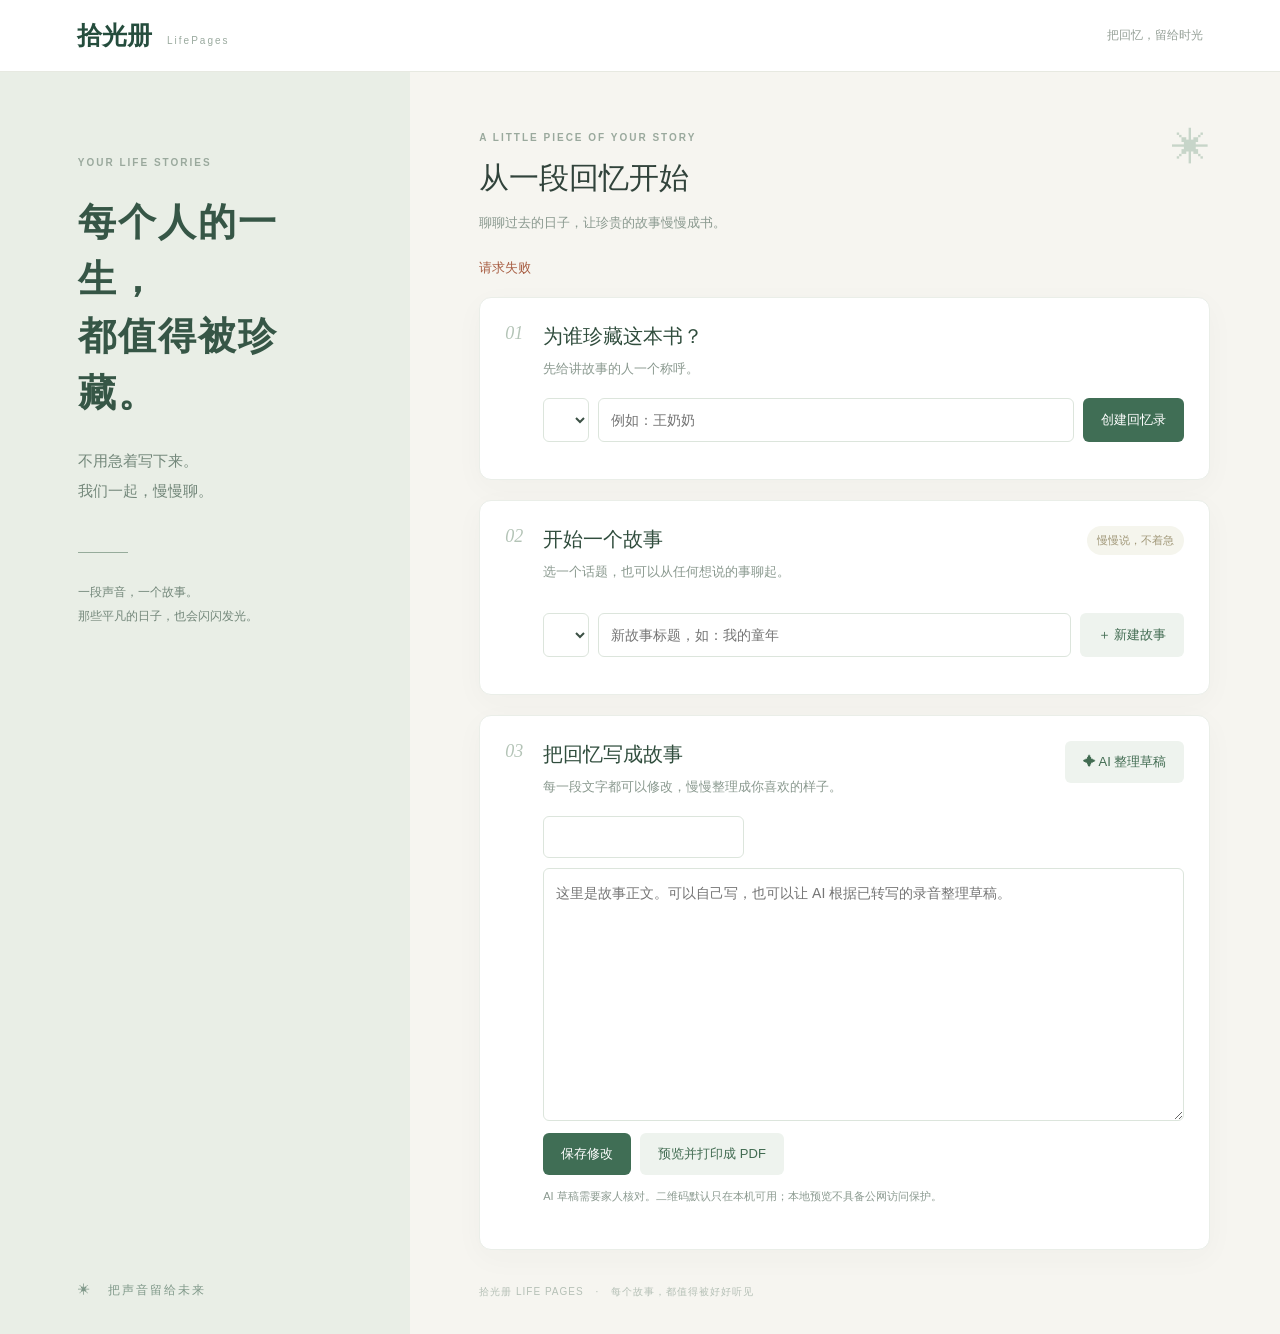
==== static/index.html @ 7411ca6d "Build local memoir MVP" ====
﻿<!doctype html><html lang="zh-CN"><head><meta charset="utf-8"><meta name="viewport" content="width=device-width,initial-scale=1"><title>拾光册 · 留住每一个故事</title><link rel="stylesheet" href="/static/style.css"></head><body>
<header><a class="brand" href="/">拾光册 <span>LifePages</span></a><span class="header-note">把回忆，留给时光</span></header>
<main><aside><div class="side-top"><span class="eyebrow">YOUR LIFE STORIES</span><h1>每个人的一生，<br>都值得被珍藏。</h1><p>不用急着写下来。<br>我们一起，慢慢聊。</p><div class="line"></div><p class="small">一段声音，一个故事。<br>那些平凡的日子，也会闪闪发光。</p></div><div class="side-bottom">✳ &nbsp; 把声音留给未来</div></aside>
<section class="workspace"><div class="topline"><div><span class="eyebrow">A LITTLE PIECE OF YOUR STORY</span><h2>从一段回忆开始</h2><p>聊聊过去的日子，让珍贵的故事慢慢成书。</p></div><span class="top-icon">✳</span></div><div class="notice" id="notice"></div>
<div class="card setup"><div class="number">01</div><div class="card-body"><h3>为谁珍藏这本书？</h3><p>先给讲故事的人一个称呼。</p><div class="row"><select id="projects" aria-label="选择回忆录"></select><input id="name" placeholder="例如：王奶奶" aria-label="老人称呼"><button id="createProject">创建回忆录</button></div></div></div>
<div class="card"><div class="number">02</div><div class="card-body"><div class="split"><div><h3>开始一个故事</h3><p>选一个话题，也可以从任何想说的事聊起。</p></div><span class="tag">慢慢说，不着急</span></div><div class="row"><select id="stories" aria-label="选择故事"></select><input id="storyTitle" placeholder="新故事标题，如：我的童年"><button class="secondary" id="createStory">＋ 新建故事</button></div><div id="interview" hidden><div class="question-box"><span class="eyebrow">A QUESTION FOR YOU</span><label for="question">今天想聊聊</label><textarea id="question" rows="2">您小时候住在哪里？那里是什么样子？</textarea><div class="question-actions"><button class="text-button" id="speak">▶ 朗读问题</button><button class="text-button" id="next">换一个问题 →</button></div></div><div class="record-area"><button class="record" id="record">● <span>开始录音</span></button><div><strong id="recordStatus">准备好了，就说给我听</strong><p>录音前请确认讲述者同意保存录音及使用 AI 处理。</p></div></div><audio id="preview" controls hidden></audio><div class="row"><button id="submitAudio" hidden>保存这段录音</button><button id="followup" class="secondary">✦ AI 生成追问</button></div><div id="recordings"></div></div></div></div>
<div class="card" id="writing" hidden><div class="number">03</div><div class="card-body"><div class="split"><div><h3>把回忆写成故事</h3><p>每一段文字都可以修改，慢慢整理成你喜欢的样子。</p></div><button class="secondary" id="draft">✦ AI 整理草稿</button></div><input id="editTitle" aria-label="章节标题"><textarea id="content" rows="9" placeholder="这里是故事正文。可以自己写，也可以让 AI 根据已转写的录音整理草稿。"></textarea><div class="row"><button id="saveStory">保存修改</button><button class="secondary" id="print">预览并打印成 PDF</button></div><p class="hint">AI 草稿需要家人核对。二维码默认只在本机可用；本地预览不具备公网访问保护。</p></div></div><footer>拾光册 LIFE PAGES <span>·</span> 每个故事，都值得被好好听见</footer></section></main><div id="printArea"></div><script src="/static/app.js"></script></body></html>
---- static/style.css ----
﻿:root{color:#31433b;background:#f6f5f0;font-family:"Microsoft YaHei",sans-serif}*{box-sizing:border-box}body{margin:0}header{height:72px;background:#fff;display:flex;align-items:center;justify-content:space-between;padding:0 6%;border-bottom:1px solid #e7e9e1}.brand{font-family:serif;font-size:25px;font-weight:bold;color:#254d3d;text-decoration:none}.brand span{font:10px sans-serif;letter-spacing:2px;margin-left:9px;color:#9aaa9f}.header-note{font-size:12px;color:#96a198}main{display:grid;grid-template-columns:32% 68%;min-height:calc(100vh - 72px)}aside{background:#e9eee6;padding:80px 13% 35px 19%;display:flex;flex-direction:column;justify-content:space-between;color:#365646}h1{font-family:serif;font-size:38px;line-height:1.5;letter-spacing:2px;margin:24px 0}aside p{font-size:15px;line-height:2;color:#73877a}.line{width:50px;border-top:1px solid #96ab9b;margin:46px 0 27px}.small{font-size:12px}.side-bottom{font-size:12px;letter-spacing:2px;color:#80998a}.workspace{padding:55px 8% 35px;max-width:1050px}.eyebrow{font-size:10px;letter-spacing:2px;color:#9aa99d;font-weight:bold}.topline,.split{display:flex;justify-content:space-between;align-items:flex-start}.topline h2{font:30px serif;margin:13px 0}.topline p,.card p{color:#8a998f;font-size:13px;line-height:1.7}.top-icon{color:#c7d5c9;font-size:38px}.card{display:flex;gap:20px;background:#fff;border:1px solid #eaeee8;border-radius:12px;padding:25px;margin:20px 0;box-shadow:0 8px 30px #364f3c08}.number{font:italic 18px Georgia;color:#b4c4b7}.card-body{flex:1;min-width:0}h3{font:20px serif;color:#304d3d;margin:0}.card p{margin:8px 0 18px}.row{display:flex;gap:9px;flex-wrap:wrap;margin:12px 0}input,select,textarea{font:14px "Microsoft YaHei",sans-serif;color:#3c5145;border:1px solid #dce5dc;background:#fff;border-radius:6px;padding:12px;min-width:0}input{flex:1}select{max-width:200px}textarea{display:block;width:100%;resize:vertical;line-height:1.8;margin:10px 0}button{font:13px "Microsoft YaHei",sans-serif;cursor:pointer;border:0;border-radius:6px;padding:12px 18px;background:#406e55;color:#fff}button:hover{filter:brightness(.94)}button:disabled{opacity:.5;cursor:wait}.secondary{background:#eef3ee;color:#416b51}.tag{background:#f5f5ed;color:#a09778;font-size:11px;padding:7px 10px;border-radius:20px}.question-box{background:#f6f8f3;border-radius:8px;padding:20px;margin-top:22px}.question-box label{display:block;font:18px serif;margin:12px 0 5px}.question-box textarea{background:transparent;border:0;padding:0;font:17px serif;color:#3f5b48}.question-actions{display:flex;gap:18px}.text-button{background:transparent;color:#789180;padding:3px 0}.record-area{display:flex;align-items:center;gap:18px;padding:20px 0}.record{border-radius:40px;background:#d78970;padding:15px 22px;white-space:nowrap}.record-area strong{font-size:13px;font-weight:500}.record-area p{margin:5px 0;font-size:11px}audio{max-width:100%;width:100%}.recording-item{border-top:1px solid #edf0eb;padding:16px 0}.recording-item small{color:#98a69a}.recording-item textarea{font-size:13px}.notice{font-size:13px;color:#a85e43;margin:12px 0}.hint{font-size:11px!important}footer{color:#b5c0b6;font-size:10px;letter-spacing:1px;margin-top:35px}footer span{padding:0 8px}#printArea{display:none}@media(max-width:800px){header{height:60px}main{display:block}aside{padding:35px 7%;min-height:auto}h1{font-size:27px;margin:12px 0}aside .line,aside .small,.side-bottom{display:none}.workspace{padding:32px 5%}.card{padding:19px;gap:12px}.topline h2{font-size:25px}.row>*{flex:1 1 100%;max-width:none}.split{gap:8px}.tag{display:none}.record-area{align-items:flex-start;flex-direction:column}}@media print{header,main{display:none}#printArea{display:block;color:#111;font-family:serif}#printArea article{break-after:page;white-space:pre-wrap}#printArea img{width:110px}#printArea h1{font-size:28px}}
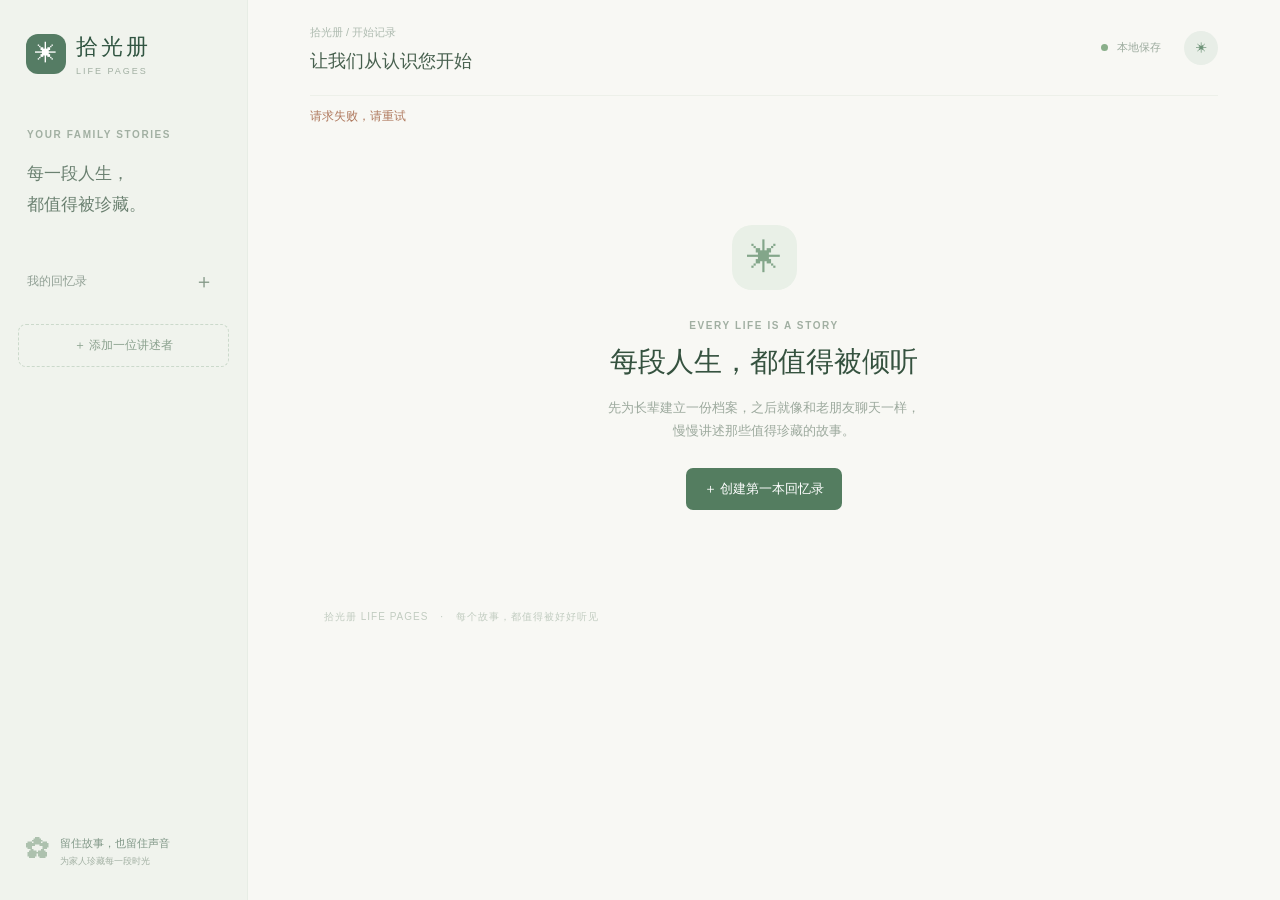
==== commit 18b211cd: "Create conversational memoir workspace" ====
--- a/static/index.html
+++ b/static/index.html
@@ -1,7 +1,7 @@
-﻿<!doctype html><html lang="zh-CN"><head><meta charset="utf-8"><meta name="viewport" content="width=device-width,initial-scale=1"><title>拾光册 · 留住每一个故事</title><link rel="stylesheet" href="/static/style.css"></head><body>
-<header><a class="brand" href="/">拾光册 <span>LifePages</span></a><span class="header-note">把回忆，留给时光</span></header>
-<main><aside><div class="side-top"><span class="eyebrow">YOUR LIFE STORIES</span><h1>每个人的一生，<br>都值得被珍藏。</h1><p>不用急着写下来。<br>我们一起，慢慢聊。</p><div class="line"></div><p class="small">一段声音，一个故事。<br>那些平凡的日子，也会闪闪发光。</p></div><div class="side-bottom">✳ &nbsp; 把声音留给未来</div></aside>
-<section class="workspace"><div class="topline"><div><span class="eyebrow">A LITTLE PIECE OF YOUR STORY</span><h2>从一段回忆开始</h2><p>聊聊过去的日子，让珍贵的故事慢慢成书。</p></div><span class="top-icon">✳</span></div><div class="notice" id="notice"></div>
-<div class="card setup"><div class="number">01</div><div class="card-body"><h3>为谁珍藏这本书？</h3><p>先给讲故事的人一个称呼。</p><div class="row"><select id="projects" aria-label="选择回忆录"></select><input id="name" placeholder="例如：王奶奶" aria-label="老人称呼"><button id="createProject">创建回忆录</button></div></div></div>
-<div class="card"><div class="number">02</div><div class="card-body"><div class="split"><div><h3>开始一个故事</h3><p>选一个话题，也可以从任何想说的事聊起。</p></div><span class="tag">慢慢说，不着急</span></div><div class="row"><select id="stories" aria-label="选择故事"></select><input id="storyTitle" placeholder="新故事标题，如：我的童年"><button class="secondary" id="createStory">＋ 新建故事</button></div><div id="interview" hidden><div class="question-box"><span class="eyebrow">A QUESTION FOR YOU</span><label for="question">今天想聊聊</label><textarea id="question" rows="2">您小时候住在哪里？那里是什么样子？</textarea><div class="question-actions"><button class="text-button" id="speak">▶ 朗读问题</button><button class="text-button" id="next">换一个问题 →</button></div></div><div class="record-area"><button class="record" id="record">● <span>开始录音</span></button><div><strong id="recordStatus">准备好了，就说给我听</strong><p>录音前请确认讲述者同意保存录音及使用 AI 处理。</p></div></div><audio id="preview" controls hidden></audio><div class="row"><button id="submitAudio" hidden>保存这段录音</button><button id="followup" class="secondary">✦ AI 生成追问</button></div><div id="recordings"></div></div></div></div>
-<div class="card" id="writing" hidden><div class="number">03</div><div class="card-body"><div class="split"><div><h3>把回忆写成故事</h3><p>每一段文字都可以修改，慢慢整理成你喜欢的样子。</p></div><button class="secondary" id="draft">✦ AI 整理草稿</button></div><input id="editTitle" aria-label="章节标题"><textarea id="content" rows="9" placeholder="这里是故事正文。可以自己写，也可以让 AI 根据已转写的录音整理草稿。"></textarea><div class="row"><button id="saveStory">保存修改</button><button class="secondary" id="print">预览并打印成 PDF</button></div><p class="hint">AI 草稿需要家人核对。二维码默认只在本机可用；本地预览不具备公网访问保护。</p></div></div><footer>拾光册 LIFE PAGES <span>·</span> 每个故事，都值得被好好听见</footer></section></main><div id="printArea"></div><script src="/static/app.js"></script></body></html>
+<!doctype html><html lang="zh-CN"><head><meta charset="utf-8"><meta name="viewport" content="width=device-width,initial-scale=1"><title>拾光册 · 留住每一个故事</title><link rel="stylesheet" href="/static/style.css"></head><body>
+<div class="app-shell"><aside class="sidebar"><div class="brand"><span class="brand-mark">✳</span><div><b>拾光册</b><small>LIFE PAGES</small></div></div><div class="sidebar-intro"><span>YOUR FAMILY STORIES</span><p>每一段人生，<br>都值得被珍藏。</p></div><div class="sidebar-heading"><span>我的回忆录</span><button id="newPerson" class="add-button" title="添加老人">＋</button></div><nav id="people" aria-label="老人列表"></nav><button id="addPerson" class="new-person">＋ 添加一位讲述者</button><div class="sidebar-bottom"><span>✿</span><div>留住故事，也留住声音<small>为家人珍藏每一段时光</small></div></div></aside>
+<main class="main"><header class="topbar"><div><span class="breadcrumb">拾光册 / <span id="breadcrumb">开始记录</span></span><h1 id="pageTitle">让我们从认识您开始</h1></div><div class="top-right"><span class="status-dot"></span> 本地保存 <span class="avatar-small">✳</span></div></header><div id="notice" class="notice" role="status"></div>
+<section id="welcome" class="welcome"><div class="welcome-icon">✳</div><span class="eyebrow">EVERY LIFE IS A STORY</span><h2>每段人生，都值得被倾听</h2><p>先为长辈建立一份档案，之后就像和老朋友聊天一样，<br>慢慢讲述那些值得珍藏的故事。</p><button id="welcomeNew" class="primary">＋ 创建第一本回忆录</button></section>
+<section id="profile" class="profile" hidden><div class="section-label">ABOUT THE STORYTELLER</div><h2 id="profileTitle">认识一下讲述者</h2><p>填一些简单的信息，让我们更自然地开启话题。</p><form id="profileForm" class="profile-form"><label>怎么称呼长辈 <em>必填</em><input id="name" required maxlength="60" placeholder="例如：王奶奶"></label><div class="form-row"><label>出生年份 <span>选填</span><input id="birth" maxlength="20" placeholder="例如：1952"></label><label>家乡 <span>选填</span><input id="hometown" maxlength="100" placeholder="例如：江苏苏州"></label></div><label>还有什么想让我们知道的？ <span>选填</span><textarea id="background" rows="4" placeholder="例如：年轻时做过老师，喜欢做饭和唱歌……"></textarea></label><div class="form-actions"><button type="button" id="cancelProfile" class="ghost">返回</button><button class="primary" type="submit">保存并开始聊天　→</button></div></form></section>
+<section id="interview" class="interview" hidden><div class="interview-heading"><div><span class="eyebrow">A CONVERSATION TO REMEMBER</span><h2>和 <span id="personName"></span> 聊聊天 <span class="flower">✳</span></h2><p>不用着急，想到哪里就聊到哪里。</p></div><button id="editProfile" class="outline">编辑资料</button></div><div class="story-strip"><div><span class="section-label">访谈记录</span><select id="stories" aria-label="选择访谈"></select></div><button id="newStory" class="outline">＋ 新访谈</button><button id="showBook" class="outline">查看回忆录</button></div><div class="chat-card"><div class="chat-header"><div class="bot-icon">✳</div><div><strong>拾光访谈员</strong><small>耐心倾听每一个故事</small></div><span class="online">● 陪伴中</span></div><div id="messages" class="messages" aria-live="polite"></div><div id="pendingRecording" class="pending-recording" hidden><span>录音已准备好，请试听后输入这段录音的文字，再发送。</span><audio id="preview" controls></audio><button id="discardRecording" class="ghost">移除录音</button></div><div class="composer"><textarea id="answer" rows="2" placeholder="在这里说说您的故事……" aria-label="输入回答"></textarea><div class="composer-bottom"><div><button id="record" class="record-button" title="录音">● 录音</button><span id="recordStatus">也可以输入文字</span></div><button id="send" class="primary">发送　↑</button></div></div><p class="chat-note">录音前请先取得讲述者同意。AI 整理的内容，请家人核对。</p></div><div class="bottom-actions"><span>想休息了吗？故事随时可以继续。</span><button id="finish" class="finish">结束对话，生成回忆录 →</button></div></section>
+<section id="book" class="book" hidden><div class="book-heading"><div><span class="eyebrow">THE STORY SO FAR</span><h2>这段珍贵的回忆</h2><p>AI 整理的草稿，可以随时修改、保存。</p></div><button id="backChat" class="outline">← 返回对话</button></div><div class="book-paper"><input id="bookTitle" aria-label="回忆录标题"><textarea id="bookContent" rows="18" placeholder="这里会呈现回忆录草稿，您也可以自己写下故事。"></textarea><div class="book-actions"><button id="generate" class="outline">✳ 重新生成草稿</button><button id="saveBook" class="primary">保存回忆录</button><button id="printBook" class="outline">打印 / 保存 PDF</button></div><p class="chat-note">二维码用于回听本次访谈录音；本地预览的二维码只能在本机访问。</p></div></section><footer>拾光册 LIFE PAGES <span>·</span> 每个故事，都值得被好好听见</footer></main></div><div id="printArea"></div><script src="/static/app.js"></script></body></html>
--- a/static/style.css
+++ b/static/style.css
@@ -1 +1 @@
-﻿:root{color:#31433b;background:#f6f5f0;font-family:"Microsoft YaHei",sans-serif}*{box-sizing:border-box}body{margin:0}header{height:72px;background:#fff;display:flex;align-items:center;justify-content:space-between;padding:0 6%;border-bottom:1px solid #e7e9e1}.brand{font-family:serif;font-size:25px;font-weight:bold;color:#254d3d;text-decoration:none}.brand span{font:10px sans-serif;letter-spacing:2px;margin-left:9px;color:#9aaa9f}.header-note{font-size:12px;color:#96a198}main{display:grid;grid-template-columns:32% 68%;min-height:calc(100vh - 72px)}aside{background:#e9eee6;padding:80px 13% 35px 19%;display:flex;flex-direction:column;justify-content:space-between;color:#365646}h1{font-family:serif;font-size:38px;line-height:1.5;letter-spacing:2px;margin:24px 0}aside p{font-size:15px;line-height:2;color:#73877a}.line{width:50px;border-top:1px solid #96ab9b;margin:46px 0 27px}.small{font-size:12px}.side-bottom{font-size:12px;letter-spacing:2px;color:#80998a}.workspace{padding:55px 8% 35px;max-width:1050px}.eyebrow{font-size:10px;letter-spacing:2px;color:#9aa99d;font-weight:bold}.topline,.split{display:flex;justify-content:space-between;align-items:flex-start}.topline h2{font:30px serif;margin:13px 0}.topline p,.card p{color:#8a998f;font-size:13px;line-height:1.7}.top-icon{color:#c7d5c9;font-size:38px}.card{display:flex;gap:20px;background:#fff;border:1px solid #eaeee8;border-radius:12px;padding:25px;margin:20px 0;box-shadow:0 8px 30px #364f3c08}.number{font:italic 18px Georgia;color:#b4c4b7}.card-body{flex:1;min-width:0}h3{font:20px serif;color:#304d3d;margin:0}.card p{margin:8px 0 18px}.row{display:flex;gap:9px;flex-wrap:wrap;margin:12px 0}input,select,textarea{font:14px "Microsoft YaHei",sans-serif;color:#3c5145;border:1px solid #dce5dc;background:#fff;border-radius:6px;padding:12px;min-width:0}input{flex:1}select{max-width:200px}textarea{display:block;width:100%;resize:vertical;line-height:1.8;margin:10px 0}button{font:13px "Microsoft YaHei",sans-serif;cursor:pointer;border:0;border-radius:6px;padding:12px 18px;background:#406e55;color:#fff}button:hover{filter:brightness(.94)}button:disabled{opacity:.5;cursor:wait}.secondary{background:#eef3ee;color:#416b51}.tag{background:#f5f5ed;color:#a09778;font-size:11px;padding:7px 10px;border-radius:20px}.question-box{background:#f6f8f3;border-radius:8px;padding:20px;margin-top:22px}.question-box label{display:block;font:18px serif;margin:12px 0 5px}.question-box textarea{background:transparent;border:0;padding:0;font:17px serif;color:#3f5b48}.question-actions{display:flex;gap:18px}.text-button{background:transparent;color:#789180;padding:3px 0}.record-area{display:flex;align-items:center;gap:18px;padding:20px 0}.record{border-radius:40px;background:#d78970;padding:15px 22px;white-space:nowrap}.record-area strong{font-size:13px;font-weight:500}.record-area p{margin:5px 0;font-size:11px}audio{max-width:100%;width:100%}.recording-item{border-top:1px solid #edf0eb;padding:16px 0}.recording-item small{color:#98a69a}.recording-item textarea{font-size:13px}.notice{font-size:13px;color:#a85e43;margin:12px 0}.hint{font-size:11px!important}footer{color:#b5c0b6;font-size:10px;letter-spacing:1px;margin-top:35px}footer span{padding:0 8px}#printArea{display:none}@media(max-width:800px){header{height:60px}main{display:block}aside{padding:35px 7%;min-height:auto}h1{font-size:27px;margin:12px 0}aside .line,aside .small,.side-bottom{display:none}.workspace{padding:32px 5%}.card{padding:19px;gap:12px}.topline h2{font-size:25px}.row>*{flex:1 1 100%;max-width:none}.split{gap:8px}.tag{display:none}.record-area{align-items:flex-start;flex-direction:column}}@media print{header,main{display:none}#printArea{display:block;color:#111;font-family:serif}#printArea article{break-after:page;white-space:pre-wrap}#printArea img{width:110px}#printArea h1{font-size:28px}}
+:root{font-family:"Microsoft YaHei",sans-serif;color:#33423b;background:#f8f8f4}*{box-sizing:border-box}body{margin:0}[hidden]{display:none!important}button,input,textarea,select{font:inherit}button{cursor:pointer}button:disabled,select:disabled{opacity:.5;cursor:wait}.app-shell{min-height:100vh;display:grid;grid-template-columns:248px 1fr}.sidebar{background:#f0f3ed;padding:32px 18px;display:flex;flex-direction:column;min-height:100vh;border-right:1px solid #e7ede5}.brand{display:flex;align-items:center;gap:10px;padding:0 8px}.brand-mark{display:grid;place-items:center;width:40px;height:40px;color:white;background:#557c64;border-radius:12px;font-size:22px}.brand b{font:22px serif;letter-spacing:3px;color:#315542}.brand small,.sidebar-bottom small{display:block;font-size:9px;letter-spacing:2px;color:#a2b0a3;margin-top:4px}.sidebar-intro{padding:48px 9px 30px}.sidebar-intro span,.eyebrow,.section-label{font-size:10px;letter-spacing:1.6px;color:#a1afa2;font-weight:600}.sidebar-intro p{font:17px/1.8 serif;color:#6b8171}.sidebar-heading{display:flex;align-items:center;justify-content:space-between;font-size:12px;color:#91a095;padding:0 9px;margin-bottom:13px}.add-button{border:0;background:transparent;color:#829786;font-size:20px}.person-item{width:100%;border:0;background:transparent;display:flex;text-align:left;gap:11px;align-items:center;padding:10px;border-radius:9px;color:#60776a;margin-bottom:4px}.person-item.active{background:#dce8dc;color:#315c43}.person-avatar,.avatar-small{display:grid;place-items:center;width:34px;height:34px;border-radius:50%;background:#d6e4d6;color:#6d9277}.person-text strong{font-size:13px;font-weight:600}.person-text small{display:block;font-size:10px;color:#9bac9e;margin-top:4px}.new-person{background:transparent;border:1px dashed #cbd9cb;border-radius:8px;color:#8aa18e;padding:12px;margin-top:15px;font-size:12px}.sidebar-bottom{margin-top:auto;display:flex;gap:10px;padding:30px 8px 0;font-size:11px;color:#819888}.sidebar-bottom>span{font-size:24px;color:#adc1ae}.sidebar-bottom small{letter-spacing:0}.main{padding:0 6%;min-width:0}.topbar{height:96px;border-bottom:1px solid #edf0e9;display:flex;align-items:center;justify-content:space-between}.breadcrumb{font-size:11px;color:#aebbb0}.topbar h1{font:18px serif;color:#47604e;margin:9px 0 0}.top-right{display:flex;align-items:center;gap:9px;font-size:11px;color:#9baa9d}.status-dot{background:#8aaf8a;width:7px;height:7px;border-radius:50%}.avatar-small{margin-left:14px;background:#e8eee7}.notice{font-size:12px;color:#af795e;min-height:20px;padding-top:12px}.interview,.book,.profile{max-width:880px;margin:23px auto 0}.interview-heading,.book-heading{display:flex;justify-content:space-between;align-items:center;margin-bottom:20px}.interview-heading h2,.book-heading h2,.profile h2,.welcome h2{font:28px serif;color:#35523f;margin:10px 0}.interview-heading p,.book-heading p,.profile>p,.welcome p{font-size:13px;color:#9ca99d;margin:0;line-height:1.8}.flower{color:#bdd0bd;font-size:18px}.outline,.ghost{border:1px solid #dce7db;border-radius:7px;background:#fff;color:#65836d;padding:10px 15px;font-size:12px}.ghost{border:0;background:transparent}.primary{background:#547d60;color:#fff;border:0;border-radius:7px;padding:12px 18px;font-size:13px}.story-strip{display:flex;gap:10px;align-items:end;margin-bottom:14px}.story-strip>div{margin-right:auto}.story-strip .section-label{display:block;margin-bottom:5px}.story-strip select{border:0;background:transparent;color:#69816e;max-width:260px;padding:4px 0;font-size:12px}.chat-card,.book-paper,.profile-form{background:white;border:1px solid #e9eee8;border-radius:12px;box-shadow:0 12px 36px #385a4010}.chat-header{display:flex;align-items:center;gap:11px;padding:17px 22px;border-bottom:1px solid #f0f2ed}.bot-icon,.message-avatar{display:grid;place-items:center;width:38px;height:38px;border-radius:13px;background:#e6efe4;color:#6d9674;font-size:20px;flex:none}.chat-header strong{display:block;font-size:13px;color:#455d4b}.chat-header small{display:block;font-size:11px;color:#a9b6aa;margin-top:4px}.online{margin-left:auto;color:#9eb4a0;font-size:10px}.messages{height:340px;overflow:auto;padding:26px 25px;background:linear-gradient(#fff,#fdfefc)}.message{display:flex;align-items:start;gap:10px;margin-bottom:22px}.message-avatar{width:30px;height:30px;border-radius:10px;font-size:15px}.bubble{max-width:78%}.bubble small{font-size:10px;color:#a5b4a5}.bubble p{background:#f1f5ee;padding:13px 16px;border-radius:0 13px 13px 13px;font-size:14px;line-height:1.9;margin:7px 0 0;white-space:pre-wrap;color:#4b6250}.from-user{flex-direction:row-reverse}.from-user .message-avatar{background:#e7e0d1;color:#9c8868}.from-user .bubble{text-align:right}.from-user .bubble p{background:#eaf1e8;border-radius:13px 0 13px 13px;text-align:left}.bubble audio,.legacy-record audio,.pending-recording audio{max-width:100%;height:38px;margin-top:8px}.empty-chat{color:#9daf9f;font-size:13px}.composer{border:1px solid #e3ebe0;border-radius:9px;margin:0 20px;padding:12px 14px}.composer textarea{width:100%;resize:vertical;border:0;outline:0;color:#42594b;font-size:14px;line-height:1.6}.composer-bottom{display:flex;justify-content:space-between;align-items:center}.composer-bottom span{font-size:11px;color:#a5b4a6}.record-button{border:0;background:#f1f5ef;border-radius:6px;padding:8px 10px;color:#8ca791;font-size:11px;margin-right:7px}.chat-note{font-size:10px;color:#aeb9ae;margin:12px 20px 16px}.bottom-actions{display:flex;align-items:center;justify-content:space-between;margin:20px 0;color:#a3b0a4;font-size:12px}.finish{background:none;border:0;color:#598267;font-size:13px}.pending-recording{padding:12px 20px;display:flex;align-items:center;gap:10px;flex-wrap:wrap;color:#9a8d76;font-size:12px}.legacy-record{padding:15px;background:#f8faf6;border-radius:9px;margin-bottom:15px;font-size:12px;color:#708576}.legacy-record textarea,.book textarea,.profile textarea,.profile input,.book input{width:100%;border:1px solid #e1e9df;border-radius:7px;padding:12px;resize:vertical;line-height:1.7;color:#4b6250;background:white}.legacy-record textarea{margin:10px 0}.retry{margin:8px}.profile{max-width:650px}.profile-form{padding:28px;margin-top:25px}.profile-form label{display:block;color:#526b58;font-size:13px;margin-bottom:20px}.profile-form label span,.profile-form label em{font-style:normal;color:#b3bdb2;font-size:10px;margin-left:5px}.profile-form input,.profile-form textarea{display:block;margin-top:9px}.form-row{display:grid;grid-template-columns:1fr 1fr;gap:15px}.form-actions{display:flex;justify-content:flex-end;gap:10px}.welcome{text-align:center;max-width:700px;margin:100px auto}.welcome-icon{display:grid;place-items:center;width:65px;height:65px;border-radius:20px;background:#e9f0e7;color:#83a68a;font-size:35px;margin:auto auto 25px}.welcome p{margin:15px 0 25px}.book-paper{padding:28px}.book-paper input{font:22px serif;border:0;border-bottom:1px solid #edf0e9;border-radius:0}.book-paper textarea{border:0;min-height:320px;font:15px/2 serif}.book-actions{display:flex;gap:10px;flex-wrap:wrap}footer{color:#c1ccc0;font-size:10px;letter-spacing:1px;margin:30px auto;max-width:880px}footer span{padding:0 8px}#printArea{display:none}@media(max-width:800px){.app-shell{display:block}.sidebar{min-height:0;padding:14px}.sidebar-intro,.sidebar-bottom{display:none}.brand{margin-bottom:14px}.sidebar-heading{margin:0}.sidebar nav{display:flex;overflow:auto;gap:5px}.person-item{width:auto;min-width:130px}.new-person{margin-top:5px;padding:8px}.main{padding:0 4%}.topbar{height:70px}.top-right{display:none}.interview-heading h2,.book-heading h2{font-size:22px}.story-strip{flex-wrap:wrap}.messages{height:330px;padding:20px 14px}.bubble{max-width:85%}.bottom-actions{gap:10px}.bottom-actions span{font-size:11px}.form-row{grid-template-columns:1fr}.profile-form,.book-paper{padding:20px}}@media print{.app-shell{display:none}#printArea{display:block;font-family:serif;white-space:pre-wrap;color:#111}#printArea img{width:110px}}
